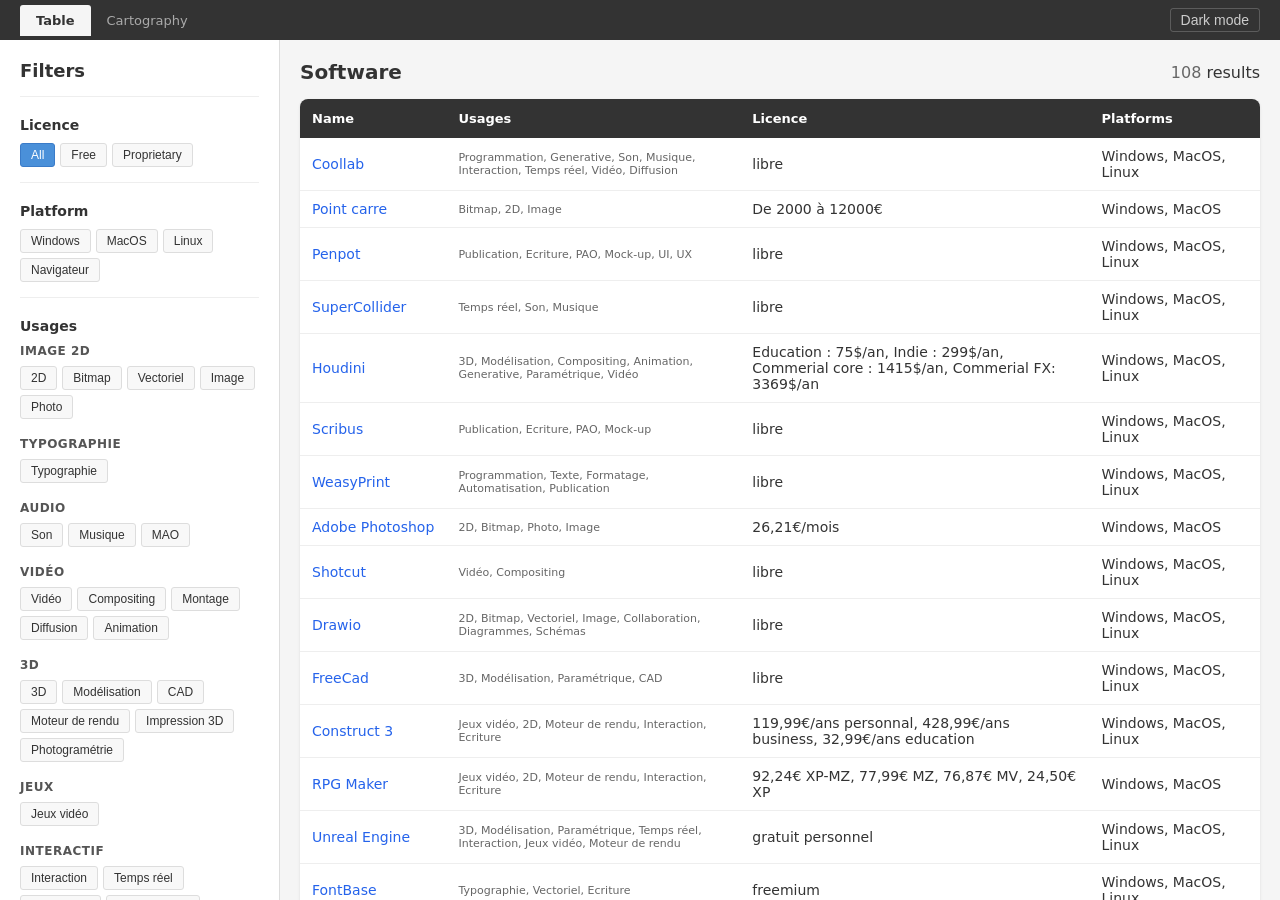
==== index.html @ 0bdf2ae7 "add carto network" ====
<!DOCTYPE html>
<html lang="en">
<head>
    <meta charset="UTF-8">
    <title>Software Cartography</title>
    <link rel="stylesheet" href="styles.css">
</head>
<body>
    <nav class="nav-principale">
        <a href="interface.html" class="nav-lien actif">Table</a>
        <a href="cartographie.html" class="nav-lien">Cartography</a>
        <span class="nav-spacer"></span>
        <button class="theme-toggle" id="themeToggle" title="Toggle theme"></button>
    </nav>
    <div class="container">
        <aside class="sidebar">
            <h1>Filters</h1>

            <div class="filtre-section">
                <h3>Licence</h3>
                <div class="filtre-licence">
                    <button class="filtre-btn actif" data-licence="tout">All</button>
                    <button class="filtre-btn" data-licence="libre">Free</button>
                    <button class="filtre-btn" data-licence="privateur">Proprietary</button>
                </div>
            </div>

            <div class="filtre-section">
                <h3>Platform</h3>
                <div id="filtrePlateformes" class="filtre-plateformes"></div>
            </div>

            <div class="filtre-section">
                <h3>Usages</h3>
                <div id="listeTags"></div>
            </div>
        </aside>

        <main class="main">
            <div class="main-header">
                <h2>Software</h2>
                <span><span id="compteurLogiciels">0</span> results</span>
            </div>
            <table>
                <thead>
                    <tr>
                        <th>Name</th>
                        <th>Usages</th>
                        <th>Licence</th>
                        <th>Platforms</th>
                    </tr>
                </thead>
                <tbody id="listeLogiciels"></tbody>
            </table>
        </main>
    </div>

    <script src="data-utils.js"></script>
    <script src="app.js"></script>
</body>
</html>
---- styles.css ----
* { box-sizing: border-box; }

/* ============================================================
   Theme variables
   ============================================================ */

:root {
    --bg-body: #f5f5f5;
    --bg-sidebar: #ffffff;
    --bg-card: #ffffff;
    --bg-input: #f8f8f8;
    --bg-input-hover: #e8e8e8;
    --bg-nav: #333333;
    --bg-th: #333333;
    --bg-row-hover: #f9f9f9;
    --bg-tag: #e8e8e8;
    --bg-graph: #e8e8ee;

    --text-primary: #333333;
    --text-secondary: #555555;
    --text-muted: #666666;
    --text-faint: #888888;
    --text-nav: #aaaaaa;
    --text-nav-active: #333333;
    --text-link: #2563eb;
    --text-label-graph: #444444;

    --border: #dddddd;
    --border-light: #eeeeee;

    --accent: #4a90d9;
    --accent-dark: #3a7bc8;

    --shadow: rgba(0, 0, 0, 0.1);
    --shadow-strong: rgba(0, 0, 0, 0.15);

    --graph-link: #999999;
    --graph-link-highlight: #4a90d9;
    --graph-stroke-privateur: #888888;
}

[data-theme="dark"] {
    --bg-body: #1a1a2e;
    --bg-sidebar: #22223a;
    --bg-card: #2a2a44;
    --bg-input: #2a2a44;
    --bg-input-hover: #35355a;
    --bg-nav: #16162b;
    --bg-th: #16162b;
    --bg-row-hover: #2e2e4a;
    --bg-tag: #35355a;
    --bg-graph: #1a1a2e;

    --text-primary: #e0e0e0;
    --text-secondary: #bbbbbb;
    --text-muted: #999999;
    --text-faint: #777777;
    --text-nav: #777777;
    --text-nav-active: #e0e0e0;
    --text-link: #6eaaff;
    --text-label-graph: #cccccc;

    --border: #3a3a55;
    --border-light: #2e2e4a;

    --accent: #4a90d9;
    --accent-dark: #3a7bc8;

    --shadow: rgba(0, 0, 0, 0.3);
    --shadow-strong: rgba(0, 0, 0, 0.4);

    --graph-link: #555555;
    --graph-link-highlight: #4a90d9;
    --graph-stroke-privateur: #555555;
}

/* ============================================================
   Base
   ============================================================ */

body {
    font-family: system-ui, sans-serif;
    margin: 0;
    padding: 0;
    background: var(--bg-body);
    color: var(--text-primary);
    height: 100vh;
    overflow: hidden;
}

/* Navigation */
.nav-principale {
    display: flex;
    gap: 0;
    background: var(--bg-nav);
    padding: 0 20px;
    height: 40px;
    align-items: center;
}

.nav-lien {
    color: var(--text-nav);
    text-decoration: none;
    font-size: 13px;
    padding: 8px 16px;
    border-radius: 3px 3px 0 0;
    transition: 0.15s;
}

.nav-lien:hover { color: #fff; }

.nav-lien.actif {
    background: var(--bg-body);
    color: var(--text-nav-active);
    font-weight: 600;
}

.nav-spacer { flex: 1; }

.theme-toggle {
    background: none;
    border: 1px solid rgba(255,255,255,0.2);
    border-radius: 3px;
    color: #ccc;
    cursor: pointer;
    font-size: 14px;
    padding: 4px 10px;
    transition: 0.15s;
    line-height: 1;
}

.theme-toggle:hover {
    background: rgba(255,255,255,0.1);
    color: #fff;
}

.container {
    display: flex;
    height: calc(100vh - 40px);
}

/* Left panel - Filters */
.sidebar {
    width: 280px;
    min-width: 280px;
    background: var(--bg-sidebar);
    border-right: 1px solid var(--border);
    padding: 20px;
    overflow-y: auto;
}

.sidebar h1 {
    font-size: 18px;
    margin: 0 0 20px 0;
    padding-bottom: 15px;
    border-bottom: 1px solid var(--border-light);
}

.filtre-section {
    margin-bottom: 20px;
    padding-bottom: 15px;
    border-bottom: 1px solid var(--border-light);
}

.filtre-section:last-child {
    border-bottom: none;
}

.filtre-section h3 {
    margin: 0 0 10px 0;
    font-size: 14px;
    color: var(--text-primary);
}

.filtre-licence,
.filtre-plateformes {
    display: flex;
    flex-wrap: wrap;
    gap: 5px;
}

.filtre-btn {
    padding: 4px 10px;
    border: 1px solid var(--border);
    border-radius: 3px;
    cursor: pointer;
    background-color: var(--bg-input);
    color: var(--text-primary);
    transition: 0.15s;
    font-size: 12px;
}

.filtre-btn:hover {
    background-color: var(--bg-input-hover);
}

.filtre-btn.actif {
    background-color: var(--accent);
    color: white;
    border-color: var(--accent-dark);
}

.categorie { margin-bottom: 18px; }

.categorie h4 {
    margin: 0 0 8px 0;
    color: var(--text-secondary);
    font-size: 12px;
    text-transform: uppercase;
    letter-spacing: 0.5px;
}

.categorie-tags { display: flex; flex-wrap: wrap; gap: 5px; }

#listeTags button {
    margin: 0;
    padding: 4px 10px;
    border: 1px solid var(--border);
    border-radius: 3px;
    cursor: pointer;
    background-color: var(--bg-input);
    color: var(--text-primary);
    transition: 0.15s;
    font-size: 12px;
}

#listeTags button:hover { background-color: var(--bg-input-hover); }

#listeTags button.actif {
    background-color: var(--accent);
    color: white;
    border-color: var(--accent-dark);
}

/* Right panel - Software list */
.main {
    flex: 1;
    padding: 20px;
    overflow-y: auto;
}

.main-header {
    display: flex;
    justify-content: space-between;
    align-items: center;
    margin-bottom: 15px;
}

.main-header h2 {
    margin: 0;
    font-size: 20px;
}

#compteurLogiciels { font-weight: normal; color: var(--text-muted); }

table {
    width: 100%;
    background: var(--bg-card);
    border-collapse: collapse;
    border-radius: 8px;
    overflow: hidden;
    box-shadow: 0 1px 3px var(--shadow);
}

th {
    background: var(--bg-th);
    color: white;
    text-align: left;
    padding: 12px;
    font-size: 13px;
}

td {
    padding: 10px 12px;
    border-bottom: 1px solid var(--border-light);
    font-size: 14px;
}

tr:hover { background: var(--bg-row-hover); }

td a {
    color: var(--text-link);
    text-decoration: none;
    font-weight: 500;
}

td a:hover { text-decoration: underline; }

.usages-cell { font-size: 11px; color: var(--text-muted); }
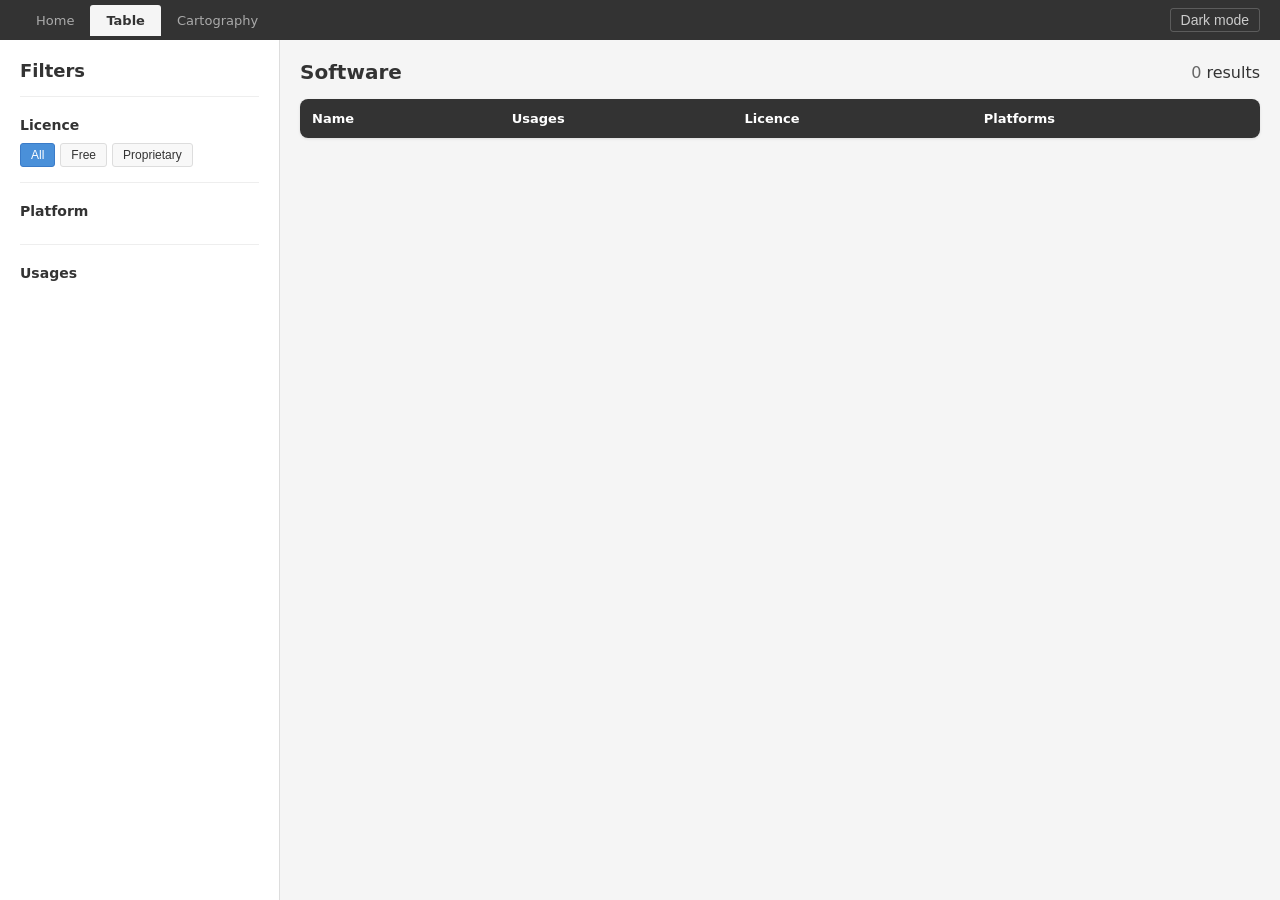
==== commit 4e291572: "merge with lan.ensad.fr" ====
--- a/index.html
+++ b/index.html
@@ -7,7 +7,8 @@
 </head>
 <body>
     <nav class="nav-principale">
-        <a href="interface.html" class="nav-lien actif">Table</a>
+        <a href="/" class="nav-lien">Home</a>
+        <a href="index.html" class="nav-lien actif">Table</a>
         <a href="cartographie.html" class="nav-lien">Cartography</a>
         <span class="nav-spacer"></span>
         <button class="theme-toggle" id="themeToggle" title="Toggle theme"></button>
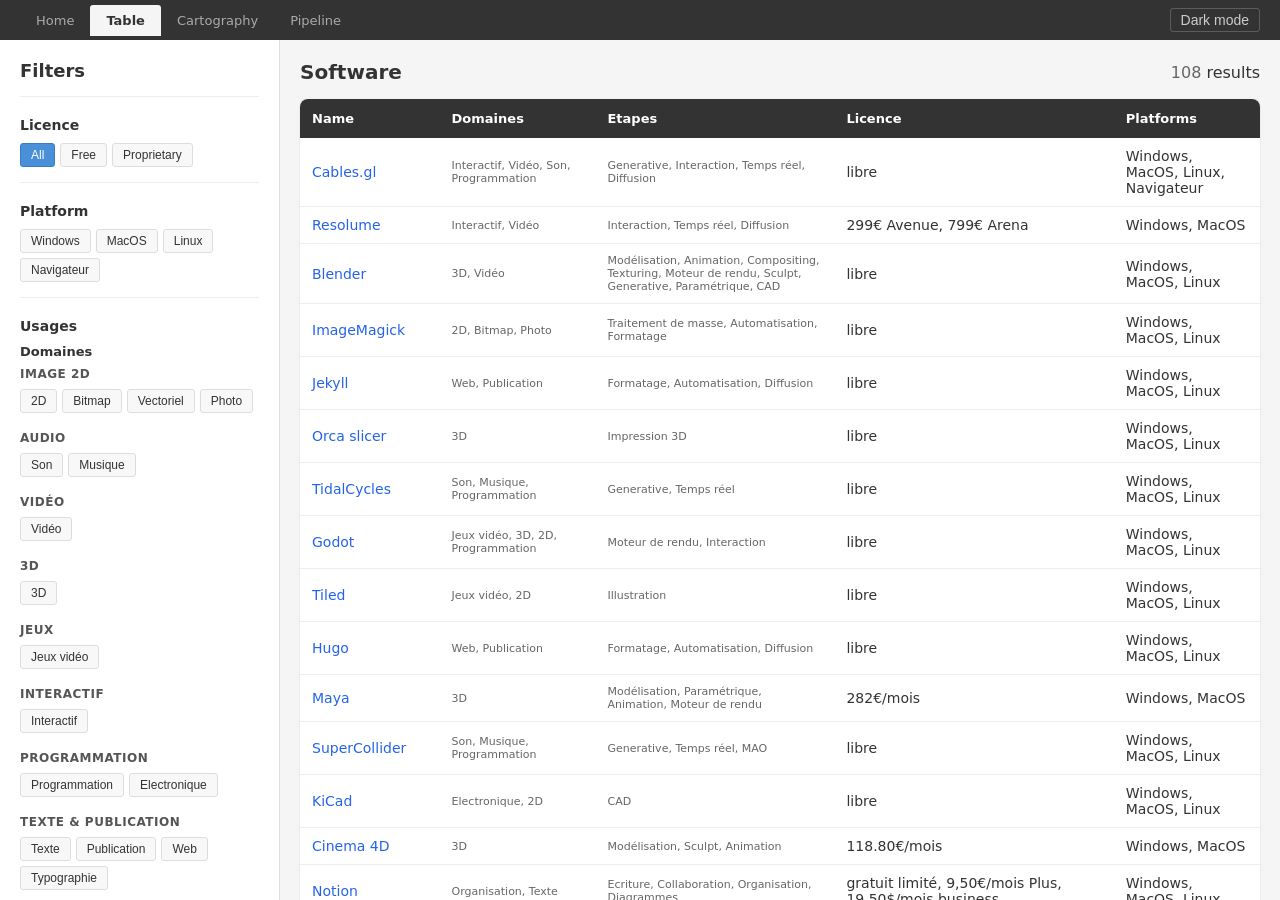
==== commit 5cb43120: "." ====
--- a/index.html
+++ b/index.html
@@ -10,6 +10,7 @@
         <a href="/" class="nav-lien">Home</a>
         <a href="index.html" class="nav-lien actif">Table</a>
         <a href="cartographie.html" class="nav-lien">Cartography</a>
+        <a href="pipeline.html" class="nav-lien">Pipeline</a>
         <span class="nav-spacer"></span>
         <button class="theme-toggle" id="themeToggle" title="Toggle theme"></button>
     </nav>
@@ -46,7 +47,8 @@
                 <thead>
                     <tr>
                         <th>Name</th>
-                        <th>Usages</th>
+                        <th>Domaines</th>
+                        <th>Etapes</th>
                         <th>Licence</th>
                         <th>Platforms</th>
                     </tr>
